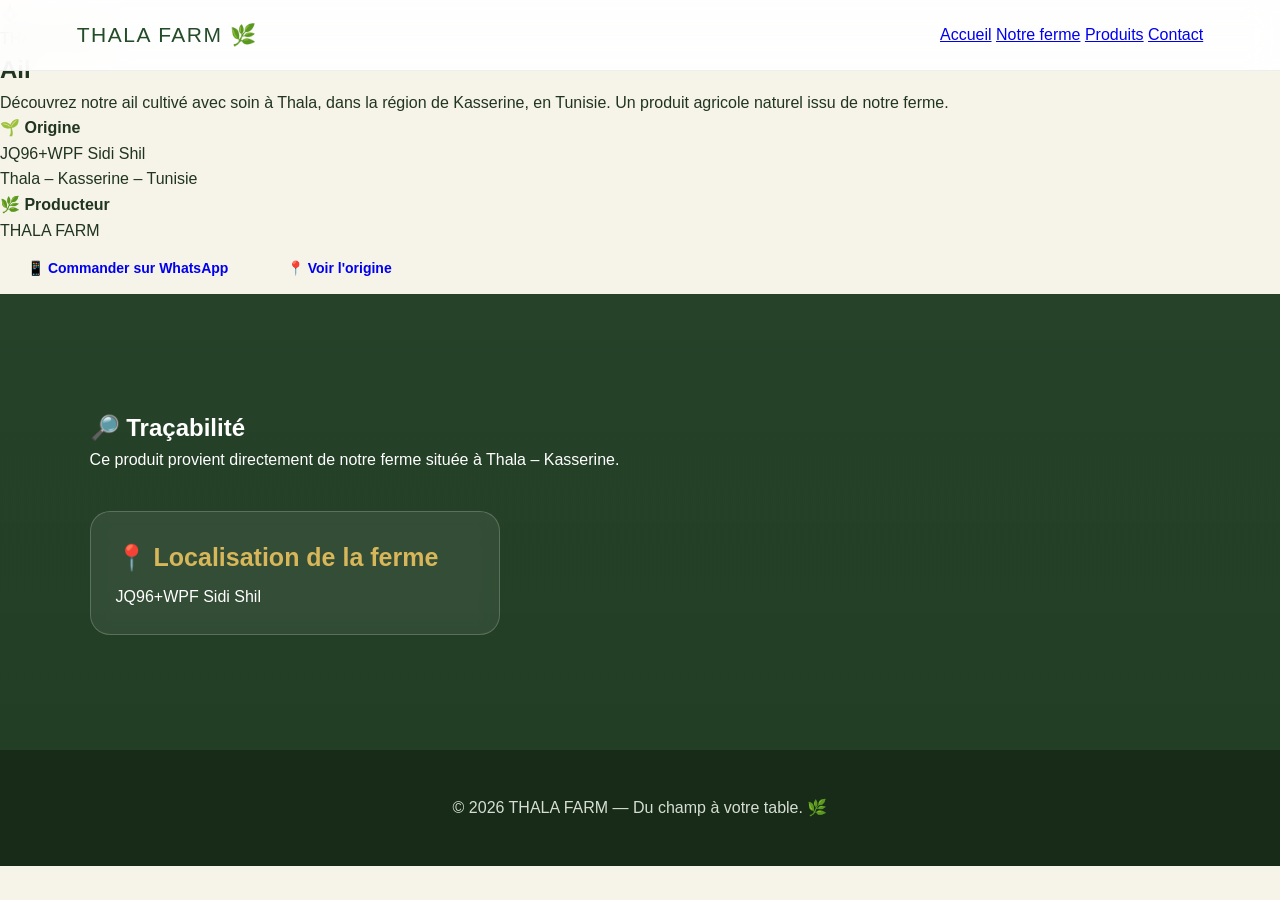
==== Ail.html @ 3ab82c8b "Ail.html" ====
<!DOCTYPE html>
<html lang="fr">
<head>
    <meta charset="UTF-8">
    <meta name="viewport" content="width=device-width, initial-scale=1.0">

    <title>Ail | THALA FARM</title>

    <link rel="stylesheet" href="style.css">
</head>

<body>

    <!-- NAVBAR -->
    <nav class="navbar">
        <div class="logo">THALA FARM 🌿</div>

        <div class="nav-links">
            <a href="index.html">Accueil</a>
            <a href="index.html#ferme">Notre ferme</a>
            <a href="index.html#produits">Produits</a>
            <a href="index.html#contact">Contact</a>
        </div>
    </nav>

    <!-- PRODUCT -->
    <main class="product-page">

        <section class="product-hero">

            <div class="product-image">
                🧄
            </div>

            <div class="product-info">

                <span class="product-tag">THALA FARM</span>

                <h1>Ail</h1>

                <p class="product-description">
                    Découvrez notre ail cultivé avec soin à Thala,
                    dans la région de Kasserine, en Tunisie.
                    Un produit agricole naturel issu de notre ferme.
                </p>

                <div class="product-details">

                    <div>
                        <strong>🌱 Origine</strong>
                        <p>
                            JQ96+WPF Sidi Shil<br>
                            Thala – Kasserine – Tunisie
                        </p>
                    </div>

                    <div>
                        <strong>🌿 Producteur</strong>
                        <p>THALA FARM</p>
                    </div>

                </div>

                <div class="product-buttons">

                    <a
                        href="https://wa.me/21620062790?text=Bonjour%20THALA%20FARM%20%F0%9F%8C%BF%0AJe%20souhaite%20avoir%20plus%20d'informations%20sur%20votre%20ail."
                        class="btn btn-primary"
                        target="_blank">
                        📱 Commander sur WhatsApp
                    </a>

                    <a
                        href="https://www.google.com/maps/search/?api=1&query=JQ96%2BWPF%20Sidi%20Shil%2C%20Thala%2C%20Kasserine%2C%20Tunisie"
                        class="btn btn-secondary"
                        target="_blank">
                        📍 Voir l'origine
                    </a>

                </div>

            </div>

        </section>

        <!-- TRACEABILITY -->
        <section class="traceability">

            <h2>🔎 Traçabilité</h2>

            <p>
                Ce produit provient directement de notre ferme
                située à Thala – Kasserine.
            </p>

            <div class="trace-box">
                <strong>📍 Localisation de la ferme</strong>
                <p>JQ96+WPF Sidi Shil</p>
            </div>

        </section>

    </main>

    <!-- FOOTER -->
    <footer>
        <p>© 2026 THALA FARM — Du champ à votre table. 🌿</p>
    </footer>

</body>
                      </html>
---- style.css ----
* {
  margin: 0;
  padding: 0;
  box-sizing: border-box;
}

html {
  scroll-behavior: smooth;
}

body {
  font-family: Arial, Helvetica, sans-serif;
  background: #f6f3e9;
  color: #20351f;
  line-height: 1.6;
}

a {
  -webkit-tap-highlight-color: transparent;
}

/* ================= NAVBAR ================= */

.navbar {
  position: fixed;
  top: 0;
  left: 0;
  width: 100%;
  z-index: 1000;

  display: flex;
  justify-content: space-between;
  align-items: center;

  padding: 18px 6%;

  background: rgba(255, 255, 255, 0.92);
  backdrop-filter: blur(14px);

  border-bottom: 1px solid rgba(32, 53, 31, 0.08);
}

.logo {
  display: flex;
  align-items: center;
  gap: 8px;

  text-decoration: none;

  color: #244c29;
  font-size: 21px;
  letter-spacing: 1.5px;
}

.logo span {
  font-size: 25px;
}

.navbar nav {
  display: flex;
  gap: 30px;
}

.navbar nav a {
  position: relative;

  text-decoration: none;
  color: #29452b;

  font-size: 14px;
  font-weight: 700;

  transition: 0.3s;
}

.navbar nav a::after {
  content: "";

  position: absolute;
  left: 0;
  bottom: -7px;

  width: 0;
  height: 2px;

  background: #bd902d;

  transition: 0.3s;
}

.navbar nav a:hover {
  color: #bd902d;
}

.navbar nav a:hover::after {
  width: 100%;
}


/* ================= HERO ================= */

.hero {
  position: relative;

  min-height: 100vh;

  display: flex;
  align-items: center;
  justify-content: center;

  text-align: center;

  padding: 120px 20px 80px;

  background:
    linear-gradient(
      rgba(20, 48, 25, 0.72),
      rgba(20, 48, 25, 0.84)
    ),
    url("assets/hero.jpg");

  background-size: cover;
  background-position: center;
}

.hero-content {
  position: relative;
  z-index: 2;

  max-width: 950px;

  color: white;

  animation: heroAppear 1s ease;
}

@keyframes heroAppear {
  from {
    opacity: 0;
    transform: translateY(25px);
  }

  to {
    opacity: 1;
    transform: translateY(0);
  }
}

.small-title {
  margin-bottom: 18px;

  color: #d8b65a;

  font-size: 13px;
  font-weight: 800;
  letter-spacing: 4px;
}

.hero h1 {
  font-size: clamp(70px, 13vw, 155px);

  line-height: 0.82;

  letter-spacing: 7px;

  font-weight: 900;
}

.hero h1 span {
  display: block;

  color: #d6ae45;
}

.location {
  margin-top: 28px;

  font-size: 18px;
  font-weight: 600;

  color: #f0eee4;
}

.slogan {
  margin-top: 8px;

  font-size: clamp(22px, 4vw, 30px);

  font-style: italic;

  color: #eee5c9;
}

.hero-buttons {
  margin-top: 38px;

  display: flex;
  justify-content: center;
  gap: 14px;

  flex-wrap: wrap;
}


/* ================= BUTTONS ================= */

.btn {
  display: inline-flex;
  align-items: center;
  justify-content: center;

  min-height: 50px;

  padding: 14px 27px;

  border-radius: 50px;

  text-decoration: none;

  font-size: 14px;
  font-weight: 800;

  transition:
    transform 0.3s ease,
    background 0.3s ease,
    color 0.3s ease,
    box-shadow 0.3s ease;
}

.btn.primary {
  background: #c59a35;

  color: white;

  box-shadow: 0 10px 25px rgba(197, 154, 53, 0.25);
}

.btn.primary:hover {
  background: #a98025;

  transform: translateY(-4px);

  box-shadow: 0 15px 30px rgba(197, 154, 53, 0.3);
}

.btn.secondary {
  border: 1.5px solid rgba(255, 255, 255, 0.75);

  color: white;

  background: rgba(255, 255, 255, 0.04);
}

.btn.secondary:hover {
  background: white;
  color: #294b25;

  transform: translateY(-4px);
}

.scroll-indicator {
  position: absolute;

  bottom: 25px;

  left: 50%;
  transform: translateX(-50%);

  color: rgba(255,255,255,0.7);

  font-size: 12px;

  letter-spacing: 1px;
}


/* ================= GENERAL ================= */

.section {
  padding: 110px 7%;
}

.section-title {
  text-align: center;

  margin-bottom: 65px;
}

.section-title p {
  margin-bottom: 8px;

  color: #ad8124;

  font-size: 12px;
  font-weight: 900;

  letter-spacing: 4px;
}

.section-title h2 {
  color: #244c29;

  font-size: clamp(35px, 5vw, 55px);

  line-height: 1.05;
}

.section-title h2 span {
  color: #ad8124;
}


/* ================= FARM ================= */

.farm-section {
  background: #f6f3e9;
}

.farm-content {
  max-width: 1100px;

  margin: auto;

  display: grid;

  grid-template-columns: 0.8fr 1.2fr;

  gap: 70px;

  align-items: center;
}

.farm-intro {
  position: relative;

  padding-left: 25px;

  border-left: 4px solid #bd902d;
}

.farm-intro .number {
  display: block;

  margin-bottom: 15px;

  color: #bd902d;

  font-size: 13px;
  font-weight: 900;
  letter-spacing: 2px;
}

.farm-intro h3 {
  color: #244c29;

  font-size: clamp(28px, 4vw, 45px);

  line-height: 1.15;
}

.farm-text {
  padding: 42px;

  background: white;

  border: 1px solid rgba(36, 76, 41, 0.07);

  border-radius: 25px;

  box-shadow: 0 20px 50px rgba(30, 50, 30, 0.08);

  font-size: 17px;
}

.farm-text p {
  margin-bottom: 20px;

  color: #5e675c;
}

.farm-text p:last-child {
  margin-bottom: 0;
}

.farm-text strong {
  color: #294b25;
}


/* ================= PRODUCTS ================= */

.products-section {
  background: #e9e4d5;
}

.products-grid {
  max-width: 1250px;

  margin: auto;

  display: grid;

  grid-template-columns: repeat(4, 1fr);

  gap: 22px;
}

.product-card {
  position: relative;

  padding: 38px 25px;

  background: white;

  border-radius: 24px;

  text-align: center;

  border: 1px solid rgba(36, 76, 41, 0.06);

  box-shadow: 0 12px 35px rgba(30, 50, 30, 0.07);

  overflow: hidden;

  transition: 0.35s ease;
}

.product-card::before {
  content: "";

  position: absolute;

  top: 0;
  left: 0;

  width: 100%;
  height: 4px;

  background: #bd902d;

  transform: scaleX(0);

  transform-origin: left;

  transition: 0.35s;
}

.product-card:hover {
  transform: translateY(-10px);

  box-shadow: 0 20px 45px rgba(30, 50, 30, 0.13);
}

.product-card:hover::before {
  transform: scaleX(1);
}

.product-card.featured {
  background: #244c29;

  color: white;
}

.product-card.featured h3 {
  color: white;
}

.product-card.featured p {
  color: #dce4d9;
}

.product-number {
  position: absolute;

  top: 18px;
  right: 20px;

  color: #b9b9a8;

  font-size: 12px;
  font-weight: 800;
}

.product-icon {
  margin: 18px 0 17px;

  font-size: 58px;
}

.product-card h3 {
  margin-bottom: 12px;

  color: #294b25;

  font-size: 24px;
}

.product-card p {
  min-height: 78px;

  margin-bottom: 22px;

  color: #687066;

  font-size: 15px;
}

.product-link {
  text-decoration: none;

  color: #b18427;

  font-size: 14px;
  font-weight: 900;
}

.product-link span {
  margin-left: 5px;

  transition: 0.3s;
}

.product-link:hover span {
  margin-left: 10px;
}


/* ================= GALLERY ================= */

.gallery-section {
  background: #f6f3e9;
}

.gallery {
  max-width: 1200px;

  margin: auto;

  display: grid;

  grid-template-columns: repeat(4, 1fr);

  gap: 20px;
}

.gallery-item {
  position: relative;

  min-height: 260px;

  padding: 25px;

  display: flex;
  flex-direction: column;
  align-items: center;
  justify-content: center;

  background:
    linear-gradient(
      145deg,
      #ded7c2,
      #cfc7ae
    );

  border-radius: 25px;

  text-align: center;

  overflow: hidden;

  transition: 0.35s ease;
}

.gallery-item:hover {
  transform: translateY(-7px);

  box-shadow: 0 15px 35px rgba(30, 50, 30, 0.12);
}

.gallery-item span {
  margin-bottom: 15px;

  font-size: 65px;
}

.gallery-item h3 {
  color: #294b25;

  font-size: 20px;
}

.gallery-item p {
  margin-top: 4px;

  color: #687066;

  font-size: 13px;
}


/* ================= TRACEABILITY ================= */

.traceability {
  padding: 115px 7%;

  background:
    linear-gradient(
      rgba(25, 55, 29, 0.94),
      rgba(25, 55, 29, 0.96)
    ),
    url("assets/olive-oil.jpg");

  background-size: cover;
  background-position: center;

  color: white;
}

.trace-content {
  max-width: 1000px;

  margin: auto;
}

.trace-content h2 {
  margin-bottom: 30px;

  font-size: clamp(50px, 8vw, 90px);

  line-height: 0.9;

  letter-spacing: -2px;
}

.trace-content > p {
  max-width: 650px;

  color: #dce4d9;

  font-size: 18px;
}

.trace-box {
  max-width: 410px;

  margin-top: 38px;

  padding: 25px;

  display: flex;
  flex-direction: column;

  gap: 7px;

  background: rgba(255,255,255,0.07);

  border: 1px solid rgba(255,255,255,0.2);

  border-radius: 20px;

  backdrop-filter: blur(8px);
}

.trace-box strong {
  color: #d8b65a;

  font-size: 25px;
}


/* ================= LOCATION ================= */

.location-section {
  background: #f6f3e9;
}

.location-card {
  max-width: 650px;

  margin: auto;

  padding: 50px 30px;

  background: white;

  border-radius: 28px;

  text-align: center;

  box-shadow: 0 18px 45px rgba(30, 50, 30, 0.08);
}

.location-icon {
  margin-bottom: 10px;

  font-size: 55px;
}

.location-card h3 {
  margin-bottom: 8px;

  color: #294b25;

  font-size: 30px;
}

.location-card p {
  margin-bottom: 25px;

  color: #687066;
}


/* ================= CONTACT ================= */

.contact-section {
  padding: 110px 7%;

  background: #294b25;

  text-align: center;

  color: white;
}

.section-title.light h2 {
  color: white;
}

.section-title.light > p:last-child {
  max-width: 650px;

  margin: 18px auto 0;

  color: #dce4d9;

  font-size: 16px;
}

.contact-buttons {
  display: flex;

  justify-content: center;

  gap: 14px;

  flex-wrap: wrap;

  margin-top: 38px;
}

.contact-btn {
  min-width: 150px;

  padding: 14px 25px;

  border: 1px solid rgba(255,255,255,0.3);

  border-radius: 50px;

  color: white;

  text-decoration: none;

  font-weight: 800;

  transition: 0.3s;
}

.contact-btn:hover {
  background: white;

  color: #294b25;

  transform: translateY(-3px);
}


/* ================= FOOTER ================= */

footer {
  padding: 45px 20px;

  background: #172b18;

  text-align: center;

  color: #d6ded3;
}

.footer-logo {
  margin-bottom: 8px;

  color: white;

  font-size: 25px;
  font-weight: 900;
}

.copyright {
  margin-top: 20px;

  color: #9da99a;

  font-size: 12px;
}


/* ================= TABLET ================= */

@media (max-width: 1000px) {

  .products-grid {
    grid-template-columns: repeat(2, 1fr);
  }

  .gallery {
    grid-template-columns: repeat(2, 1fr);
  }

  .farm-content {
    grid-template-columns: 1fr;

    gap: 35px;
  }

}


/* ================= MOBILE ================= */

@media (max-width: 700px) {

  .navbar {
    padding: 15px 5%;
  }

  .navbar nav {
    display: none;
  }

  .logo {
    font-size: 18px;
  }

  .hero {
    min-height: 100svh;

    padding: 120px 18px 80px;
  }

  .hero h1 {
    font-size: 68px;

    letter-spacing: 4px;
  }

  .small-title {
    font-size: 11px;

    letter-spacing: 2.5px;
  }

  .location {
    font-size: 15px;
  }

  .slogan {
    font-size: 22px;
  }

  .hero-buttons {
    flex-direction: column;

    align-items: center;
  }

  .hero-buttons .btn {
    width: min(300px, 90%);
  }

  .section {
    padding: 80px 5%;
  }

  .section-title {
    margin-bottom: 45px;
  }

  .section-title h2 {
    font-size: 38px;
  }

  .farm-text {
    padding: 28px 22px;

    font-size: 16px;
  }

  .products-grid {
    grid-template-columns: 1fr;
  }

  .product-card {
    padding: 35px 25px;
  }

  .product-card p {
    min-height: auto;
  }

  .gallery {
    grid-template-columns: 1fr;
  }

  .gallery-item {
    min-height: 210px;
  }

  .traceability {
    padding: 85px 7%;
  }

  .trace-content h2 {
    font-size: 55px;
  }

  .trace-content > p {
    font-size: 16px;
  }

  .location-card {
    padding: 38px 20px;
  }

  .contact-section {
    padding: 85px 6%;
  }

  .contact-btn {
    width: 100%;
    max-width: 300px;
  }

  .scroll-indicator {
    display: none;
  }
}


/* ================= SMALL PHONES ================= */

@media (max-width: 380px) {

  .hero h1 {
    font-size: 57px;
  }

  .section-title h2 {
    font-size: 32px;
  }

  .trace-content h2 {
    font-size: 46px;
  }

    }
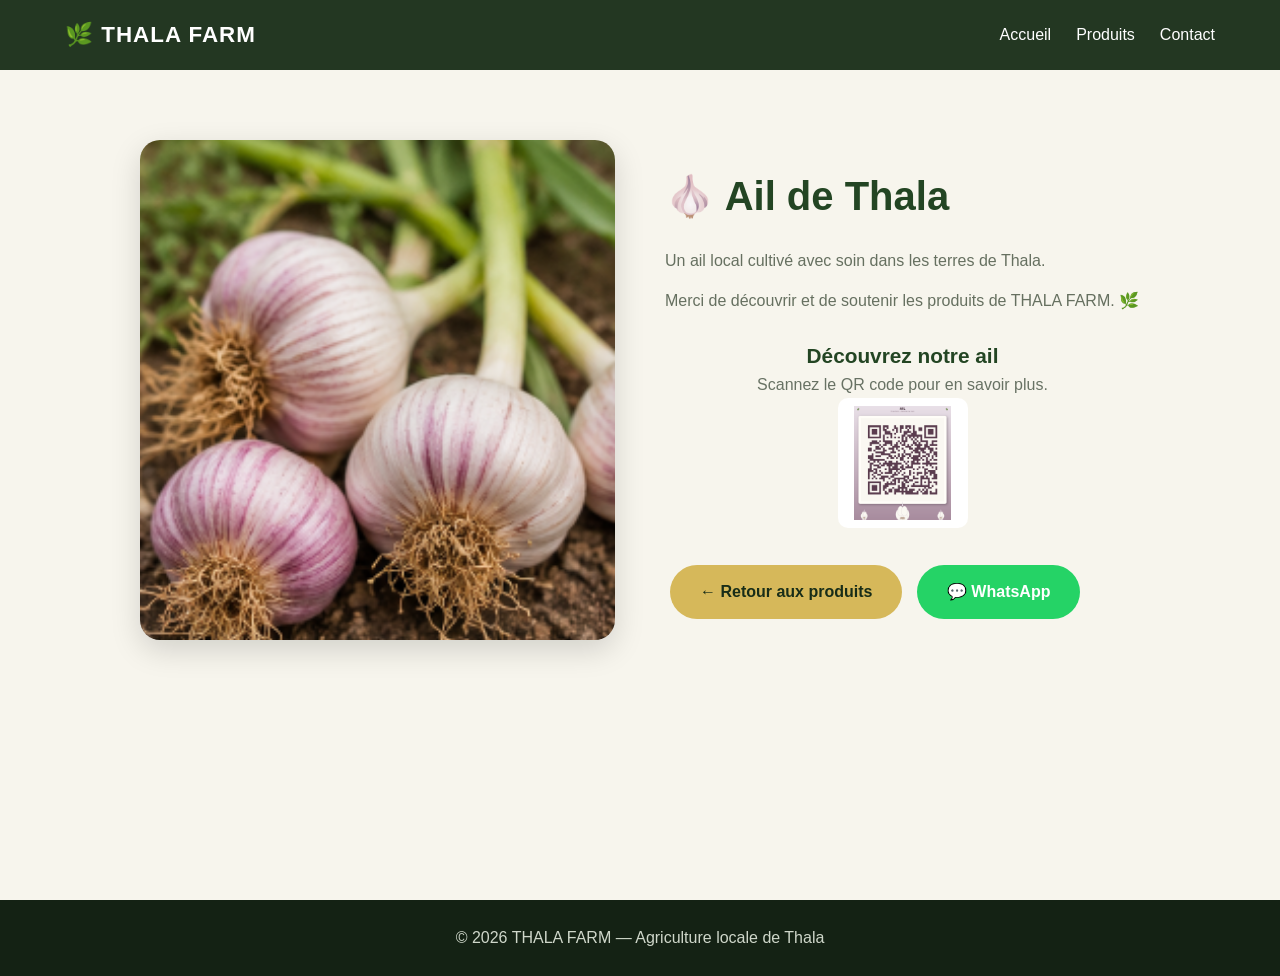
==== commit 87a459de: "Ail.html" ====
--- a/Ail.html
+++ b/Ail.html
@@ -1,111 +1,98 @@
 <!DOCTYPE html>
 <html lang="fr">
+
 <head>
     <meta charset="UTF-8">
     <meta name="viewport" content="width=device-width, initial-scale=1.0">
 
-    <title>Ail | THALA FARM</title>
+    <title>Ail de Thala | THALA FARM</title>
 
     <link rel="stylesheet" href="style.css">
 </head>
 
 <body>
 
-    <!-- NAVBAR -->
+<header>
     <nav class="navbar">
-        <div class="logo">THALA FARM 🌿</div>
 
-        <div class="nav-links">
-            <a href="index.html">Accueil</a>
-            <a href="index.html#ferme">Notre ferme</a>
-            <a href="index.html#produits">Produits</a>
-            <a href="index.html#contact">Contact</a>
+        <div class="logo">
+            🌿 THALA FARM
         </div>
+
+        <ul class="nav-links">
+            <li><a href="index.html">Accueil</a></li>
+            <li><a href="index.html#produits">Produits</a></li>
+            <li><a href="index.html#contact">Contact</a></li>
+        </ul>
+
     </nav>
+</header>
 
-    <!-- PRODUCT -->
-    <main class="product-page">
 
-        <section class="product-hero">
+<main class="product-page">
 
-            <div class="product-image">
-                🧄
-            </div>
+    <div class="product-container">
 
-            <div class="product-info">
+        <div class="product-image">
 
-                <span class="product-tag">THALA FARM</span>
+            <img src="Screenshot_20260905-134508.png"
+                 alt="Ail de Thala">
 
-                <h1>Ail</h1>
+        </div>
 
-                <p class="product-description">
-                    Découvrez notre ail cultivé avec soin à Thala,
-                    dans la région de Kasserine, en Tunisie.
-                    Un produit agricole naturel issu de notre ferme.
+
+        <div class="product-info">
+
+            <h1>🧄 Ail de Thala</h1>
+
+            <p class="product-description">
+                Un ail local cultivé avec soin dans les terres de Thala.
+            </p>
+
+            <p class="thank-you">
+                Merci de découvrir et de soutenir les produits de THALA FARM. 🌿
+            </p>
+
+
+            <div class="qr-section">
+
+                <h2>Découvrez notre ail</h2>
+
+                <p>
+                    Scannez le QR code pour en savoir plus.
                 </p>
 
-                <div class="product-details">
-
-                    <div>
-                        <strong>🌱 Origine</strong>
-                        <p>
-                            JQ96+WPF Sidi Shil<br>
-                            Thala – Kasserine – Tunisie
-                        </p>
-                    </div>
-
-                    <div>
-                        <strong>🌿 Producteur</strong>
-                        <p>THALA FARM</p>
-                    </div>
-
-                </div>
-
-                <div class="product-buttons">
-
-                    <a
-                        href="https://wa.me/21620062790?text=Bonjour%20THALA%20FARM%20%F0%9F%8C%BF%0AJe%20souhaite%20avoir%20plus%20d'informations%20sur%20votre%20ail."
-                        class="btn btn-primary"
-                        target="_blank">
-                        📱 Commander sur WhatsApp
-                    </a>
-
-                    <a
-                        href="https://www.google.com/maps/search/?api=1&query=JQ96%2BWPF%20Sidi%20Shil%2C%20Thala%2C%20Kasserine%2C%20Tunisie"
-                        class="btn btn-secondary"
-                        target="_blank">
-                        📍 Voir l'origine
-                    </a>
-
-                </div>
+                <img src="qr_ail.png"
+                     alt="QR Code Ail"
+                     class="qr-code">
 
             </div>
 
-        </section>
 
-        <!-- TRACEABILITY -->
-        <section class="traceability">
+            <a href="index.html#produits" class="btn">
+                ← Retour aux produits
+            </a>
 
-            <h2>🔎 Traçabilité</h2>
+            <a href="https://wa.me/21620062790"
+               class="btn whatsapp-btn"
+               target="_blank">
+                💬 WhatsApp
+            </a>
 
-            <p>
-                Ce produit provient directement de notre ferme
-                située à Thala – Kasserine.
-            </p>
+        </div>
 
-            <div class="trace-box">
-                <strong>📍 Localisation de la ferme</strong>
-                <p>JQ96+WPF Sidi Shil</p>
-            </div>
+    </div>
 
-        </section>
+</main>
 
-    </main>
 
-    <!-- FOOTER -->
-    <footer>
-        <p>© 2026 THALA FARM — Du champ à votre table. 🌿</p>
-    </footer>
+<footer>
+
+    <p>
+        © 2026 THALA FARM — Agriculture locale de Thala
+    </p>
+
+</footer>
 
 </body>
-                      </html>
+</html>
--- a/style.css
+++ b/style.css
@@ -1,967 +1,351 @@
 * {
-  margin: 0;
-  padding: 0;
-  box-sizing: border-box;
+    margin: 0;
+    padding: 0;
+    box-sizing: border-box;
 }
 
 html {
-  scroll-behavior: smooth;
+    scroll-behavior: smooth;
 }
 
 body {
-  font-family: Arial, Helvetica, sans-serif;
-  background: #f6f3e9;
-  color: #20351f;
-  line-height: 1.6;
-}
-
-a {
-  -webkit-tap-highlight-color: transparent;
-}
-
-/* ================= NAVBAR ================= */
+    font-family: Arial, Helvetica, sans-serif;
+    background: #f7f5ed;
+    color: #26351f;
+    line-height: 1.6;
+}
+
+.container {
+    width: 90%;
+    max-width: 1150px;
+    margin: auto;
+}
+
+/* NAVBAR */
+
+header {
+    position: fixed;
+    top: 0;
+    left: 0;
+    width: 100%;
+    z-index: 1000;
+    background: rgba(24, 45, 24, 0.95);
+}
 
 .navbar {
-  position: fixed;
-  top: 0;
-  left: 0;
-  width: 100%;
-  z-index: 1000;
-
-  display: flex;
-  justify-content: space-between;
-  align-items: center;
-
-  padding: 18px 6%;
-
-  background: rgba(255, 255, 255, 0.92);
-  backdrop-filter: blur(14px);
-
-  border-bottom: 1px solid rgba(32, 53, 31, 0.08);
+    width: 90%;
+    max-width: 1150px;
+    margin: auto;
+    min-height: 70px;
+    display: flex;
+    align-items: center;
+    justify-content: space-between;
 }
 
 .logo {
-  display: flex;
-  align-items: center;
-  gap: 8px;
-
-  text-decoration: none;
-
-  color: #244c29;
-  font-size: 21px;
-  letter-spacing: 1.5px;
-}
-
-.logo span {
-  font-size: 25px;
-}
-
-.navbar nav {
-  display: flex;
-  gap: 30px;
-}
-
-.navbar nav a {
-  position: relative;
-
-  text-decoration: none;
-  color: #29452b;
-
-  font-size: 14px;
-  font-weight: 700;
-
-  transition: 0.3s;
-}
-
-.navbar nav a::after {
-  content: "";
-
-  position: absolute;
-  left: 0;
-  bottom: -7px;
-
-  width: 0;
-  height: 2px;
-
-  background: #bd902d;
-
-  transition: 0.3s;
-}
-
-.navbar nav a:hover {
-  color: #bd902d;
-}
-
-.navbar nav a:hover::after {
-  width: 100%;
-}
-
-
-/* ================= HERO ================= */
+    color: white;
+    font-size: 1.4rem;
+    font-weight: bold;
+    letter-spacing: 1px;
+}
+
+.nav-links {
+    list-style: none;
+    display: flex;
+    gap: 25px;
+}
+
+.nav-links a {
+    color: white;
+    text-decoration: none;
+}
+
+.nav-links a:hover {
+    color: #d6b85a;
+}
+
+/* HERO */
 
 .hero {
-  position: relative;
-
-  min-height: 100vh;
-
-  display: flex;
-  align-items: center;
-  justify-content: center;
-
-  text-align: center;
-
-  padding: 120px 20px 80px;
-
-  background:
-    linear-gradient(
-      rgba(20, 48, 25, 0.72),
-      rgba(20, 48, 25, 0.84)
-    ),
-    url("assets/hero.jpg");
-
-  background-size: cover;
-  background-position: center;
+    min-height: 100vh;
+    background:
+        linear-gradient(rgba(0,0,0,.4), rgba(0,0,0,.5)),
+        url("hero.jpg");
+    background-size: cover;
+    background-position: center;
+    display: flex;
+    align-items: center;
+    justify-content: center;
+    text-align: center;
+    padding: 100px 20px 40px;
 }
 
 .hero-content {
-  position: relative;
-  z-index: 2;
-
-  max-width: 950px;
-
-  color: white;
-
-  animation: heroAppear 1s ease;
-}
-
-@keyframes heroAppear {
-  from {
-    opacity: 0;
-    transform: translateY(25px);
-  }
-
-  to {
-    opacity: 1;
-    transform: translateY(0);
-  }
-}
-
-.small-title {
-  margin-bottom: 18px;
-
-  color: #d8b65a;
-
-  font-size: 13px;
-  font-weight: 800;
-  letter-spacing: 4px;
-}
-
-.hero h1 {
-  font-size: clamp(70px, 13vw, 155px);
-
-  line-height: 0.82;
-
-  letter-spacing: 7px;
-
-  font-weight: 900;
-}
-
-.hero h1 span {
-  display: block;
-
-  color: #d6ae45;
-}
-
-.location {
-  margin-top: 28px;
-
-  font-size: 18px;
-  font-weight: 600;
-
-  color: #f0eee4;
-}
-
-.slogan {
-  margin-top: 8px;
-
-  font-size: clamp(22px, 4vw, 30px);
-
-  font-style: italic;
-
-  color: #eee5c9;
-}
-
-.hero-buttons {
-  margin-top: 38px;
-
-  display: flex;
-  justify-content: center;
-  gap: 14px;
-
-  flex-wrap: wrap;
-}
-
-
-/* ================= BUTTONS ================= */
+    color: white;
+    max-width: 800px;
+}
+
+.hero-content h1 {
+    font-size: clamp(3rem, 8vw, 6rem);
+    letter-spacing: 5px;
+}
+
+.hero-content p {
+    font-size: 1.5rem;
+    margin: 15px 0 30px;
+}
+
+/* BUTTON */
 
 .btn {
-  display: inline-flex;
-  align-items: center;
-  justify-content: center;
-
-  min-height: 50px;
-
-  padding: 14px 27px;
-
-  border-radius: 50px;
-
-  text-decoration: none;
-
-  font-size: 14px;
-  font-weight: 800;
-
-  transition:
-    transform 0.3s ease,
-    background 0.3s ease,
-    color 0.3s ease,
-    box-shadow 0.3s ease;
-}
-
-.btn.primary {
-  background: #c59a35;
-
-  color: white;
-
-  box-shadow: 0 10px 25px rgba(197, 154, 53, 0.25);
-}
-
-.btn.primary:hover {
-  background: #a98025;
-
-  transform: translateY(-4px);
-
-  box-shadow: 0 15px 30px rgba(197, 154, 53, 0.3);
-}
-
-.btn.secondary {
-  border: 1.5px solid rgba(255, 255, 255, 0.75);
-
-  color: white;
-
-  background: rgba(255, 255, 255, 0.04);
-}
-
-.btn.secondary:hover {
-  background: white;
-  color: #294b25;
-
-  transform: translateY(-4px);
-}
-
-.scroll-indicator {
-  position: absolute;
-
-  bottom: 25px;
-
-  left: 50%;
-  transform: translateX(-50%);
-
-  color: rgba(255,255,255,0.7);
-
-  font-size: 12px;
-
-  letter-spacing: 1px;
-}
-
-
-/* ================= GENERAL ================= */
+    display: inline-block;
+    padding: 14px 30px;
+    margin: 5px;
+    background: #d6b85a;
+    color: #182d18;
+    text-decoration: none;
+    font-weight: bold;
+    border-radius: 30px;
+}
+
+.btn:hover {
+    background: white;
+}
+
+/* WHATSAPP */
+
+.whatsapp-btn {
+    background: #25D366;
+    color: white;
+}
+
+.whatsapp-btn:hover {
+    background: #1ebe5d;
+}
+
+/* SECTIONS */
 
 .section {
-  padding: 110px 7%;
-}
-
-.section-title {
-  text-align: center;
-
-  margin-bottom: 65px;
-}
-
-.section-title p {
-  margin-bottom: 8px;
-
-  color: #ad8124;
-
-  font-size: 12px;
-  font-weight: 900;
-
-  letter-spacing: 4px;
-}
-
-.section-title h2 {
-  color: #244c29;
-
-  font-size: clamp(35px, 5vw, 55px);
-
-  line-height: 1.05;
-}
-
-.section-title h2 span {
-  color: #ad8124;
-}
-
-
-/* ================= FARM ================= */
-
-.farm-section {
-  background: #f6f3e9;
-}
-
-.farm-content {
-  max-width: 1100px;
-
-  margin: auto;
-
-  display: grid;
-
-  grid-template-columns: 0.8fr 1.2fr;
-
-  gap: 70px;
-
-  align-items: center;
-}
-
-.farm-intro {
-  position: relative;
-
-  padding-left: 25px;
-
-  border-left: 4px solid #bd902d;
-}
-
-.farm-intro .number {
-  display: block;
-
-  margin-bottom: 15px;
-
-  color: #bd902d;
-
-  font-size: 13px;
-  font-weight: 900;
-  letter-spacing: 2px;
-}
-
-.farm-intro h3 {
-  color: #244c29;
-
-  font-size: clamp(28px, 4vw, 45px);
-
-  line-height: 1.15;
-}
-
-.farm-text {
-  padding: 42px;
-
-  background: white;
-
-  border: 1px solid rgba(36, 76, 41, 0.07);
-
-  border-radius: 25px;
-
-  box-shadow: 0 20px 50px rgba(30, 50, 30, 0.08);
-
-  font-size: 17px;
-}
-
-.farm-text p {
-  margin-bottom: 20px;
-
-  color: #5e675c;
-}
-
-.farm-text p:last-child {
-  margin-bottom: 0;
-}
-
-.farm-text strong {
-  color: #294b25;
-}
-
-
-/* ================= PRODUCTS ================= */
+    padding: 100px 0;
+}
+
+.section h2 {
+    text-align: center;
+    font-size: 2.5rem;
+    margin-bottom: 20px;
+    color: #234523;
+}
+
+.intro {
+    max-width: 750px;
+    margin: 0 auto 50px;
+    text-align: center;
+    color: #667060;
+}
+
+/* VALUES */
+
+.values {
+    display: grid;
+    grid-template-columns: repeat(3, 1fr);
+    gap: 25px;
+}
+
+.value {
+    background: white;
+    padding: 35px 25px;
+    text-align: center;
+    border-radius: 18px;
+    box-shadow: 0 8px 25px rgba(0,0,0,.08);
+}
+
+.value span {
+    font-size: 2.5rem;
+    display: block;
+}
+
+.value h3 {
+    color: #234523;
+}
+
+/* PRODUCTS */
 
 .products-section {
-  background: #e9e4d5;
+    background: #eef0e6;
 }
 
 .products-grid {
-  max-width: 1250px;
-
-  margin: auto;
-
-  display: grid;
-
-  grid-template-columns: repeat(4, 1fr);
-
-  gap: 22px;
+    display: grid;
+    grid-template-columns: repeat(4, 1fr);
+    gap: 25px;
 }
 
 .product-card {
-  position: relative;
-
-  padding: 38px 25px;
-
-  background: white;
-
-  border-radius: 24px;
-
-  text-align: center;
-
-  border: 1px solid rgba(36, 76, 41, 0.06);
-
-  box-shadow: 0 12px 35px rgba(30, 50, 30, 0.07);
-
-  overflow: hidden;
-
-  transition: 0.35s ease;
-}
-
-.product-card::before {
-  content: "";
-
-  position: absolute;
-
-  top: 0;
-  left: 0;
-
-  width: 100%;
-  height: 4px;
-
-  background: #bd902d;
-
-  transform: scaleX(0);
-
-  transform-origin: left;
-
-  transition: 0.35s;
-}
-
-.product-card:hover {
-  transform: translateY(-10px);
-
-  box-shadow: 0 20px 45px rgba(30, 50, 30, 0.13);
-}
-
-.product-card:hover::before {
-  transform: scaleX(1);
-}
-
-.product-card.featured {
-  background: #244c29;
-
-  color: white;
-}
-
-.product-card.featured h3 {
-  color: white;
-}
-
-.product-card.featured p {
-  color: #dce4d9;
-}
-
-.product-number {
-  position: absolute;
-
-  top: 18px;
-  right: 20px;
-
-  color: #b9b9a8;
-
-  font-size: 12px;
-  font-weight: 800;
-}
-
-.product-icon {
-  margin: 18px 0 17px;
-
-  font-size: 58px;
-}
-
-.product-card h3 {
-  margin-bottom: 12px;
-
-  color: #294b25;
-
-  font-size: 24px;
-}
-
-.product-card p {
-  min-height: 78px;
-
-  margin-bottom: 22px;
-
-  color: #687066;
-
-  font-size: 15px;
-}
-
-.product-link {
-  text-decoration: none;
-
-  color: #b18427;
-
-  font-size: 14px;
-  font-weight: 900;
-}
-
-.product-link span {
-  margin-left: 5px;
-
-  transition: 0.3s;
-}
-
-.product-link:hover span {
-  margin-left: 10px;
-}
-
-
-/* ================= GALLERY ================= */
-
-.gallery-section {
-  background: #f6f3e9;
-}
+    display: block;
+    background: white;
+    border-radius: 18px;
+    overflow: hidden;
+    box-shadow: 0 8px 25px rgba(0,0,0,.1);
+    text-decoration: none;
+    color: inherit;
+}
+
+.product-card img {
+    width: 100%;
+    height: 250px;
+    object-fit: cover;
+}
+
+.product-content {
+    padding: 22px;
+}
+
+.product-content h3 {
+    color: #234523;
+}
+
+/* GALLERY */
 
 .gallery {
-  max-width: 1200px;
-
-  margin: auto;
-
-  display: grid;
-
-  grid-template-columns: repeat(4, 1fr);
-
-  gap: 20px;
-}
-
-.gallery-item {
-  position: relative;
-
-  min-height: 260px;
-
-  padding: 25px;
-
-  display: flex;
-  flex-direction: column;
-  align-items: center;
-  justify-content: center;
-
-  background:
-    linear-gradient(
-      145deg,
-      #ded7c2,
-      #cfc7ae
-    );
-
-  border-radius: 25px;
-
-  text-align: center;
-
-  overflow: hidden;
-
-  transition: 0.35s ease;
-}
-
-.gallery-item:hover {
-  transform: translateY(-7px);
-
-  box-shadow: 0 15px 35px rgba(30, 50, 30, 0.12);
-}
-
-.gallery-item span {
-  margin-bottom: 15px;
-
-  font-size: 65px;
-}
-
-.gallery-item h3 {
-  color: #294b25;
-
-  font-size: 20px;
-}
-
-.gallery-item p {
-  margin-top: 4px;
-
-  color: #687066;
-
-  font-size: 13px;
-}
-
-
-/* ================= TRACEABILITY ================= */
-
-.traceability {
-  padding: 115px 7%;
-
-  background:
-    linear-gradient(
-      rgba(25, 55, 29, 0.94),
-      rgba(25, 55, 29, 0.96)
-    ),
-    url("assets/olive-oil.jpg");
-
-  background-size: cover;
-  background-position: center;
-
-  color: white;
-}
-
-.trace-content {
-  max-width: 1000px;
-
-  margin: auto;
-}
-
-.trace-content h2 {
-  margin-bottom: 30px;
-
-  font-size: clamp(50px, 8vw, 90px);
-
-  line-height: 0.9;
-
-  letter-spacing: -2px;
-}
-
-.trace-content > p {
-  max-width: 650px;
-
-  color: #dce4d9;
-
-  font-size: 18px;
-}
-
-.trace-box {
-  max-width: 410px;
-
-  margin-top: 38px;
-
-  padding: 25px;
-
-  display: flex;
-  flex-direction: column;
-
-  gap: 7px;
-
-  background: rgba(255,255,255,0.07);
-
-  border: 1px solid rgba(255,255,255,0.2);
-
-  border-radius: 20px;
-
-  backdrop-filter: blur(8px);
-}
-
-.trace-box strong {
-  color: #d8b65a;
-
-  font-size: 25px;
-}
-
-
-/* ================= LOCATION ================= */
-
-.location-section {
-  background: #f6f3e9;
-}
-
-.location-card {
-  max-width: 650px;
-
-  margin: auto;
-
-  padding: 50px 30px;
-
-  background: white;
-
-  border-radius: 28px;
-
-  text-align: center;
-
-  box-shadow: 0 18px 45px rgba(30, 50, 30, 0.08);
-}
-
-.location-icon {
-  margin-bottom: 10px;
-
-  font-size: 55px;
-}
-
-.location-card h3 {
-  margin-bottom: 8px;
-
-  color: #294b25;
-
-  font-size: 30px;
-}
-
-.location-card p {
-  margin-bottom: 25px;
-
-  color: #687066;
-}
-
-
-/* ================= CONTACT ================= */
+    display: grid;
+    grid-template-columns: repeat(3, 1fr);
+    gap: 18px;
+}
+
+.gallery img {
+    width: 100%;
+    height: 260px;
+    object-fit: cover;
+    border-radius: 16px;
+}
+
+/* CONTACT */
 
 .contact-section {
-  padding: 110px 7%;
-
-  background: #294b25;
-
-  text-align: center;
-
-  color: white;
-}
-
-.section-title.light h2 {
-  color: white;
-}
-
-.section-title.light > p:last-child {
-  max-width: 650px;
-
-  margin: 18px auto 0;
-
-  color: #dce4d9;
-
-  font-size: 16px;
-}
-
-.contact-buttons {
-  display: flex;
-
-  justify-content: center;
-
-  gap: 14px;
-
-  flex-wrap: wrap;
-
-  margin-top: 38px;
-}
-
-.contact-btn {
-  min-width: 150px;
-
-  padding: 14px 25px;
-
-  border: 1px solid rgba(255,255,255,0.3);
-
-  border-radius: 50px;
-
-  color: white;
-
-  text-decoration: none;
-
-  font-weight: 800;
-
-  transition: 0.3s;
-}
-
-.contact-btn:hover {
-  background: white;
-
-  color: #294b25;
-
-  transform: translateY(-3px);
-}
-
-
-/* ================= FOOTER ================= */
+    background: #234523;
+    color: white;
+    text-align: center;
+}
+
+.contact-section h2 {
+    color: white;
+}
+
+.contact-info {
+    display: flex;
+    justify-content: center;
+    gap: 35px;
+    flex-wrap: wrap;
+}
+
+/* PRODUCT PAGE */
+
+.product-page {
+    min-height: 100vh;
+    padding: 140px 20px 80px;
+}
+
+.product-container {
+    width: 90%;
+    max-width: 1000px;
+    margin: auto;
+    display: grid;
+    grid-template-columns: 1fr 1fr;
+    gap: 50px;
+    align-items: center;
+}
+
+.product-image img {
+    width: 100%;
+    max-height: 500px;
+    object-fit: cover;
+    border-radius: 20px;
+    box-shadow: 0 10px 30px rgba(0,0,0,.15);
+}
+
+.product-info h1 {
+    color: #234523;
+    font-size: 2.5rem;
+    margin-bottom: 20px;
+}
+
+.product-description,
+.thank-you {
+    color: #667060;
+    margin-bottom: 15px;
+}
+
+/* QR */
+
+.qr-section {
+    margin: 25px 0;
+    text-align: center;
+}
+
+.qr-section h2 {
+    color: #234523;
+    font-size: 1.3rem;
+}
+
+.qr-section p {
+    color: #687264;
+}
+
+.qr-code {
+    width: 130px;
+    height: 130px;
+    object-fit: contain;
+    background: white;
+    padding: 8px;
+    border-radius: 10px;
+}
+
+/* FOOTER */
 
 footer {
-  padding: 45px 20px;
-
-  background: #172b18;
-
-  text-align: center;
-
-  color: #d6ded3;
-}
-
-.footer-logo {
-  margin-bottom: 8px;
-
-  color: white;
-
-  font-size: 25px;
-  font-weight: 900;
-}
-
-.copyright {
-  margin-top: 20px;
-
-  color: #9da99a;
-
-  font-size: 12px;
-}
-
-
-/* ================= TABLET ================= */
-
-@media (max-width: 1000px) {
-
-  .products-grid {
-    grid-template-columns: repeat(2, 1fr);
-  }
-
-  .gallery {
-    grid-template-columns: repeat(2, 1fr);
-  }
-
-  .farm-content {
-    grid-template-columns: 1fr;
-
-    gap: 35px;
-  }
-
-}
-
-
-/* ================= MOBILE ================= */
+    background: #142214;
+    color: #cfd7ca;
+    text-align: center;
+    padding: 25px 15px;
+}
+
+/* MOBILE */
+
+@media (max-width: 900px) {
+
+    .products-grid {
+        grid-template-columns: repeat(2, 1fr);
+    }
+
+    .values {
+        grid-template-columns: 1fr;
+    }
+
+    .gallery {
+        grid-template-columns: repeat(2, 1fr);
+    }
+}
 
 @media (max-width: 700px) {
 
-  .navbar {
-    padding: 15px 5%;
-  }
-
-  .navbar nav {
-    display: none;
-  }
-
-  .logo {
-    font-size: 18px;
-  }
-
-  .hero {
-    min-height: 100svh;
-
-    padding: 120px 18px 80px;
-  }
-
-  .hero h1 {
-    font-size: 68px;
-
-    letter-spacing: 4px;
-  }
-
-  .small-title {
-    font-size: 11px;
-
-    letter-spacing: 2.5px;
-  }
-
-  .location {
-    font-size: 15px;
-  }
-
-  .slogan {
-    font-size: 22px;
-  }
-
-  .hero-buttons {
-    flex-direction: column;
-
-    align-items: center;
-  }
-
-  .hero-buttons .btn {
-    width: min(300px, 90%);
-  }
-
-  .section {
-    padding: 80px 5%;
-  }
-
-  .section-title {
-    margin-bottom: 45px;
-  }
-
-  .section-title h2 {
-    font-size: 38px;
-  }
-
-  .farm-text {
-    padding: 28px 22px;
-
-    font-size: 16px;
-  }
-
-  .products-grid {
-    grid-template-columns: 1fr;
-  }
-
-  .product-card {
-    padding: 35px 25px;
-  }
-
-  .product-card p {
-    min-height: auto;
-  }
-
-  .gallery {
-    grid-template-columns: 1fr;
-  }
-
-  .gallery-item {
-    min-height: 210px;
-  }
-
-  .traceability {
-    padding: 85px 7%;
-  }
-
-  .trace-content h2 {
-    font-size: 55px;
-  }
-
-  .trace-content > p {
-    font-size: 16px;
-  }
-
-  .location-card {
-    padding: 38px 20px;
-  }
-
-  .contact-section {
-    padding: 85px 6%;
-  }
-
-  .contact-btn {
-    width: 100%;
-    max-width: 300px;
-  }
-
-  .scroll-indicator {
-    display: none;
-  }
-}
-
-
-/* ================= SMALL PHONES ================= */
-
-@media (max-width: 380px) {
-
-  .hero h1 {
-    font-size: 57px;
-  }
-
-  .section-title h2 {
-    font-size: 32px;
-  }
-
-  .trace-content h2 {
-    font-size: 46px;
-  }
-
-    }
+    .navbar {
+        flex-direction: column;
+        padding: 15px 0;
+    }
+
+    .nav-links {
+        margin-top: 10px;
+        flex-wrap: wrap;
+        justify-content: center;
+    }
+
+    .products-grid,
+    .gallery,
+    .product-container {
+        grid-template-columns: 1fr;
+    }
+
+    .product-info h1 {
+        font-size: 2rem;
+    }
+}
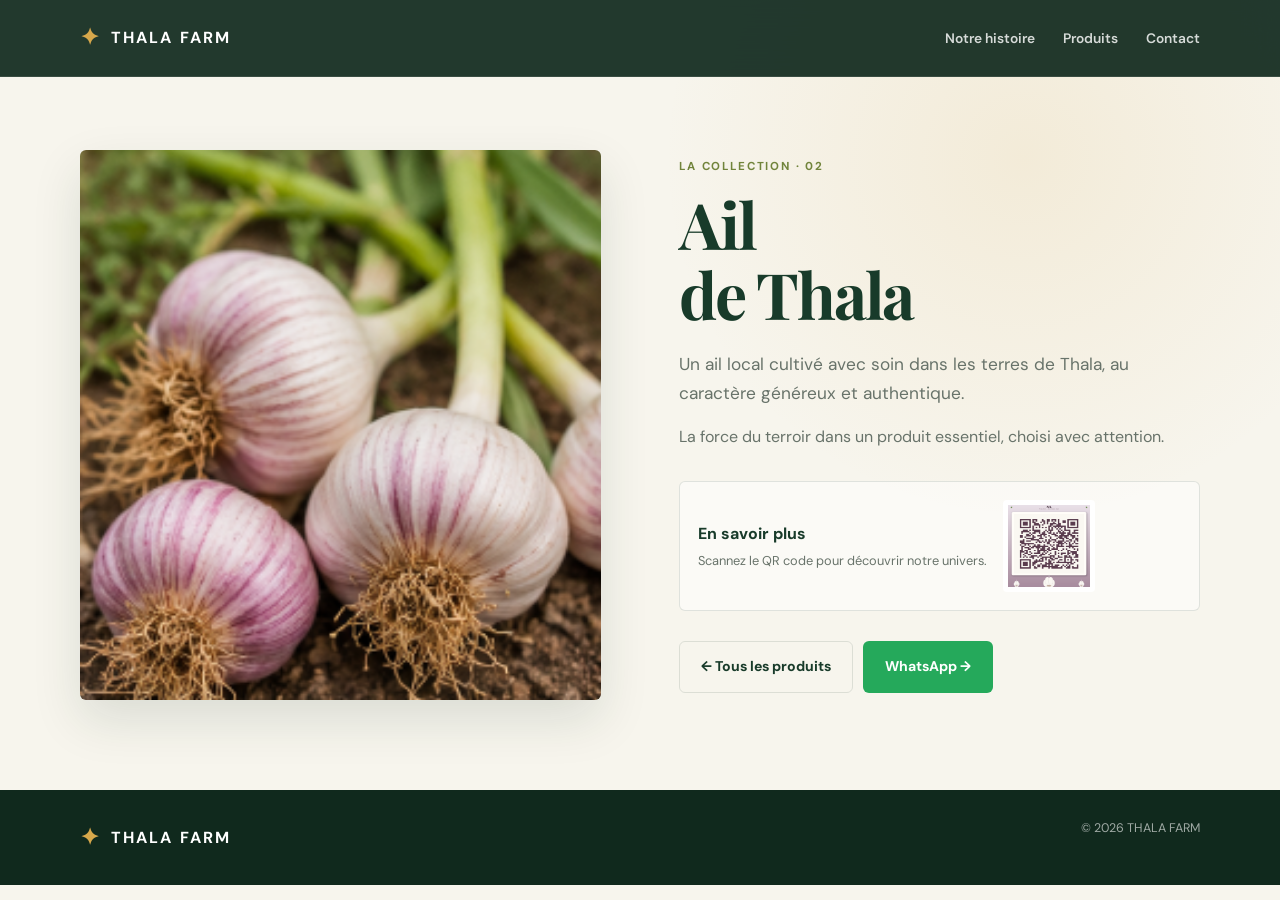
==== commit 31189af7: "Refine THALA FARM brand and website experience" ====
--- a/Ail.html
+++ b/Ail.html
@@ -1,98 +1 @@
-<!DOCTYPE html>
-<html lang="fr">
-
-<head>
-    <meta charset="UTF-8">
-    <meta name="viewport" content="width=device-width, initial-scale=1.0">
-
-    <title>Ail de Thala | THALA FARM</title>
-
-    <link rel="stylesheet" href="style.css">
-</head>
-
-<body>
-
-<header>
-    <nav class="navbar">
-
-        <div class="logo">
-            🌿 THALA FARM
-        </div>
-
-        <ul class="nav-links">
-            <li><a href="index.html">Accueil</a></li>
-            <li><a href="index.html#produits">Produits</a></li>
-            <li><a href="index.html#contact">Contact</a></li>
-        </ul>
-
-    </nav>
-</header>
-
-
-<main class="product-page">
-
-    <div class="product-container">
-
-        <div class="product-image">
-
-            <img src="Screenshot_20260905-134508.png"
-                 alt="Ail de Thala">
-
-        </div>
-
-
-        <div class="product-info">
-
-            <h1>🧄 Ail de Thala</h1>
-
-            <p class="product-description">
-                Un ail local cultivé avec soin dans les terres de Thala.
-            </p>
-
-            <p class="thank-you">
-                Merci de découvrir et de soutenir les produits de THALA FARM. 🌿
-            </p>
-
-
-            <div class="qr-section">
-
-                <h2>Découvrez notre ail</h2>
-
-                <p>
-                    Scannez le QR code pour en savoir plus.
-                </p>
-
-                <img src="qr_ail.png"
-                     alt="QR Code Ail"
-                     class="qr-code">
-
-            </div>
-
-
-            <a href="index.html#produits" class="btn">
-                ← Retour aux produits
-            </a>
-
-            <a href="https://wa.me/21620062790"
-               class="btn whatsapp-btn"
-               target="_blank">
-                💬 WhatsApp
-            </a>
-
-        </div>
-
-    </div>
-
-</main>
-
-
-<footer>
-
-    <p>
-        © 2026 THALA FARM — Agriculture locale de Thala
-    </p>
-
-</footer>
-
-</body>
-</html>
+<!DOCTYPE html><html lang="fr"><head><meta charset="UTF-8"><meta name="viewport" content="width=device-width, initial-scale=1.0"><meta name="description" content="Découvrez l'ail de Thala proposé par THALA FARM."><title>Ail de Thala | THALA FARM</title><link rel="stylesheet" href="style.css"></head><body><header class="site-header"><nav class="navbar container"><a class="logo" href="index.html"><span class="logo-mark">✦</span> THALA FARM</a><ul class="nav-links"><li><a href="index.html#ferme">Notre histoire</a></li><li><a href="index.html#produits">Produits</a></li><li><a href="index.html#contact">Contact</a></li></ul></nav></header><main class="product-page"><div class="container product-container"><div class="product-image"><img src="Screenshot_20260905-134508.png" alt="Ail de Thala"></div><div class="product-info"><p class="label">La collection · 02</p><h1>Ail<br>de Thala</h1><p class="product-description">Un ail local cultivé avec soin dans les terres de Thala, au caractère généreux et authentique.</p><p class="thank-you">La force du terroir dans un produit essentiel, choisi avec attention.</p><div class="qr-section"><div><h2>En savoir plus</h2><p>Scannez le QR code pour découvrir notre univers.</p></div><img src="qr_ail.png" alt="QR Code Ail" class="qr-code"></div><div class="product-actions"><a href="index.html#produits" class="btn btn-outline">← Tous les produits</a><a href="https://wa.me/21620062790" class="btn btn-whatsapp" target="_blank" rel="noopener">WhatsApp →</a></div></div></div></main><footer><div class="container footer-layout"><span class="logo"><span class="logo-mark">✦</span> THALA FARM</span><span>© 2026 THALA FARM</span></div></footer></body></html>
--- a/style.css
+++ b/style.css
@@ -1,351 +1,16 @@
-* {
-    margin: 0;
-    padding: 0;
-    box-sizing: border-box;
-}
+@import url('https://fonts.googleapis.com/css2?family=DM+Sans:wght@400;500;600;700&family=Playfair+Display:wght@600;700;800&display=swap');
+:root{--forest:#183b2a;--forest-dark:#10291d;--olive:#71843b;--gold:#d7a84b;--cream:#f7f5ed;--paper:#fffdf8;--ink:#1e2a22;--muted:#68736a;--line:rgba(24,59,42,.12);--shadow:0 20px 50px rgba(20,48,33,.12)}
+*{margin:0;padding:0;box-sizing:border-box}html{scroll-behavior:smooth}body{font-family:'DM Sans',sans-serif;background:var(--cream);color:var(--ink);line-height:1.7}img{display:block;max-width:100%}a{color:inherit}.container{width:min(1120px,calc(100% - 40px));margin:0 auto}
+.site-header{position:fixed;inset:0 0 auto;z-index:10;background:rgba(16,41,29,.92);backdrop-filter:blur(16px);border-bottom:1px solid rgba(255,255,255,.1)}.navbar{min-height:76px;display:flex;align-items:center;justify-content:space-between;gap:30px}.logo{display:inline-flex;align-items:center;gap:10px;color:#fff;text-decoration:none;font-size:1rem;font-weight:700;letter-spacing:.13em}.logo-mark{color:var(--gold);font-size:1.45rem}.nav-links{display:flex;list-style:none;align-items:center;gap:28px}.nav-links a{color:rgba(255,255,255,.82);text-decoration:none;font-size:.86rem;font-weight:600;transition:color .2s}.nav-links a:hover{color:var(--gold)}.nav-cta{border:1px solid rgba(215,168,75,.65);border-radius:99px;padding:9px 17px;color:#fff!important}
+.hero{min-height:760px;padding:170px 0 110px;display:flex;align-items:center;color:#fff;background:linear-gradient(90deg,rgba(9,29,19,.86) 0%,rgba(9,29,19,.52) 55%,rgba(9,29,19,.16) 100%),url('hero.jpg') center/cover}.hero-content{max-width:680px}.eyebrow{color:var(--gold);text-transform:uppercase;letter-spacing:.2em;font-size:.75rem;font-weight:700}.hero h1{margin:18px 0 20px;font:800 clamp(3.3rem,8vw,6.8rem)/.98 'Playfair Display',serif;letter-spacing:-.045em}.hero h1 span{color:var(--gold)}.hero-copy{max-width:530px;color:rgba(255,255,255,.82);font-size:1.15rem}.hero-actions{margin-top:34px;display:flex;flex-wrap:wrap;gap:12px}.btn{display:inline-flex;align-items:center;justify-content:center;gap:8px;padding:13px 21px;border:1px solid transparent;border-radius:6px;background:var(--gold);color:var(--forest-dark);text-decoration:none;font-weight:700;font-size:.88rem;transition:transform .2s,background .2s,box-shadow .2s}.btn:hover{transform:translateY(-2px);background:#e5b960;box-shadow:0 10px 20px rgba(0,0,0,.14)}.btn-outline{background:transparent;border-color:rgba(255,255,255,.5);color:#fff}.btn-outline:hover{background:#fff;color:var(--forest)}.btn-whatsapp{background:#25a95b;color:#fff}.btn-whatsapp:hover{background:#1d914d}
+.section{padding:110px 0}.section-heading{max-width:700px;margin-bottom:48px}.section-heading.center{margin-left:auto;margin-right:auto;text-align:center}.section h2{color:var(--forest);font:700 clamp(2rem,4vw,3.2rem)/1.1 'Playfair Display',serif;letter-spacing:-.03em}.section-heading p,.intro{color:var(--muted);margin-top:15px}.label{color:var(--olive);text-transform:uppercase;letter-spacing:.16em;font-size:.72rem;font-weight:700;margin-bottom:12px}
+.story-grid{display:grid;grid-template-columns:1.05fr .95fr;gap:80px;align-items:center}.story-image{position:relative}.story-image img{width:100%;height:480px;object-fit:cover;border-radius:6px;box-shadow:var(--shadow)}.story-badge{position:absolute;right:-22px;bottom:28px;width:132px;height:132px;display:grid;place-items:center;text-align:center;padding:15px;border-radius:50%;background:var(--gold);color:var(--forest-dark);font-size:.76rem;font-weight:700;line-height:1.3}.story-copy p{color:var(--muted);margin:18px 0}.values{display:grid;grid-template-columns:repeat(3,1fr);gap:18px;margin-top:34px}.value{padding:20px 0;border-top:1px solid var(--line)}.value span{color:var(--gold);font-size:1.5rem}.value h3{margin:4px 0 3px;color:var(--forest);font-size:.96rem}.value p{margin:0;font-size:.82rem}
+.products-section{background:var(--paper)}.products-grid{display:grid;grid-template-columns:repeat(4,1fr);gap:18px}.product-card{overflow:hidden;background:#fff;border:1px solid var(--line);border-radius:6px;text-decoration:none;transition:transform .25s,box-shadow .25s}.product-card:hover{transform:translateY(-7px);box-shadow:var(--shadow)}.product-card img{width:100%;height:245px;object-fit:cover}.product-content{padding:21px}.product-kicker{color:var(--olive);font-size:.7rem;font-weight:700;letter-spacing:.13em;text-transform:uppercase}.product-content h3{margin:6px 0;color:var(--forest);font:700 1.35rem 'Playfair Display',serif}.product-content p{color:var(--muted);font-size:.86rem}.card-link{display:inline-block;margin-top:15px;color:var(--olive);font-size:.8rem;font-weight:700}
+.process{background:var(--forest);color:#fff}.process h2{color:#fff}.process .section-heading p{color:rgba(255,255,255,.68)}.process-grid{display:grid;grid-template-columns:repeat(3,1fr);gap:30px}.process-item{padding-top:22px;border-top:1px solid rgba(255,255,255,.25)}.process-number{color:var(--gold);font:700 2.2rem 'Playfair Display',serif}.process-item h3{margin:10px 0 8px;font-size:1.1rem}.process-item p{color:rgba(255,255,255,.68);font-size:.9rem}
+.gallery-section{background:var(--cream)}.gallery{display:grid;grid-template-columns:repeat(4,1fr);gap:12px}.gallery img{width:100%;height:230px;object-fit:cover;border-radius:4px;transition:transform .25s,filter .25s}.gallery img:hover{transform:scale(1.025);filter:saturate(1.1)}.gallery img:first-child{grid-column:span 2;grid-row:span 2;height:472px}
+.contact-section{padding:78px 0;background:var(--gold);color:var(--forest-dark)}.contact-layout{display:flex;align-items:center;justify-content:space-between;gap:40px}.contact-section h2{color:var(--forest-dark)}.contact-section p{max-width:560px;margin-top:12px}.contact-section .btn{background:var(--forest);color:#fff}.contact-info{display:flex;flex-wrap:wrap;gap:14px 28px;margin-top:20px;font-size:.9rem;font-weight:600}footer{padding:28px 0;background:var(--forest-dark);color:rgba(255,255,255,.6);font-size:.78rem}.footer-layout{display:flex;justify-content:space-between;gap:20px}
+.product-page{min-height:calc(100vh - 150px);padding:150px 0 90px;background:radial-gradient(circle at 80% 20%,rgba(215,168,75,.13),transparent 30%),var(--cream)}.product-container{display:grid;grid-template-columns:1fr 1fr;gap:78px;align-items:center}.product-image img{width:100%;height:550px;object-fit:cover;border-radius:6px;box-shadow:var(--shadow)}.product-info h1{margin:12px 0 20px;color:var(--forest);font:700 clamp(2.3rem,5vw,4rem)/1.1 'Playfair Display',serif;letter-spacing:-.035em}.product-description,.thank-you{color:var(--muted);margin-bottom:15px}.product-description{font-size:1.08rem}.qr-section{display:flex;align-items:center;gap:16px;margin:30px 0;padding:18px;border:1px solid var(--line);background:rgba(255,255,255,.48);border-radius:6px}.qr-section h2{color:var(--forest);font-size:1rem}.qr-section p{color:var(--muted);font-size:.8rem;margin-top:3px}.qr-code{width:92px;height:92px;padding:5px;background:#fff;border-radius:4px;order:2}.product-actions{display:flex;flex-wrap:wrap;gap:10px}
+@media(max-width:900px){.products-grid{grid-template-columns:repeat(2,1fr)}.story-grid,.product-container{gap:42px}.gallery{grid-template-columns:repeat(3,1fr)}}
+@media(max-width:700px){.container{width:min(100% - 28px,560px)}.site-header{position:absolute}.navbar{min-height:68px;align-items:flex-start;padding:16px 0;flex-direction:column;gap:11px}.nav-links{gap:13px 18px;flex-wrap:wrap}.nav-links a{font-size:.75rem}.nav-cta{display:none}.hero{min-height:700px;padding:135px 0 80px}.hero h1{font-size:clamp(3rem,16vw,5rem)}.hero-copy{font-size:1rem}.section{padding:78px 0}.story-grid,.product-container{grid-template-columns:1fr}.story-image img,.product-image img{height:360px}.story-badge{right:8px;bottom:18px;width:105px;height:105px;font-size:.68rem}.values,.process-grid{grid-template-columns:1fr;gap:10px}.products-grid{grid-template-columns:1fr 1fr;gap:10px}.product-card img{height:180px}.product-content{padding:15px}.product-content h3{font-size:1.1rem}.gallery{grid-template-columns:1fr 1fr;gap:8px}.gallery img,.gallery img:first-child{height:165px}.gallery img:first-child{grid-column:span 2;grid-row:span 1}.contact-layout,.footer-layout{align-items:flex-start;flex-direction:column}.product-page{padding-top:140px}}@media(max-width:420px){.products-grid{grid-template-columns:1fr}.product-card img{height:220px}}
 
-html {
-    scroll-behavior: smooth;
-}
-
-body {
-    font-family: Arial, Helvetica, sans-serif;
-    background: #f7f5ed;
-    color: #26351f;
-    line-height: 1.6;
-}
-
-.container {
-    width: 90%;
-    max-width: 1150px;
-    margin: auto;
-}
-
-/* NAVBAR */
-
-header {
-    position: fixed;
-    top: 0;
-    left: 0;
-    width: 100%;
-    z-index: 1000;
-    background: rgba(24, 45, 24, 0.95);
-}
-
-.navbar {
-    width: 90%;
-    max-width: 1150px;
-    margin: auto;
-    min-height: 70px;
-    display: flex;
-    align-items: center;
-    justify-content: space-between;
-}
-
-.logo {
-    color: white;
-    font-size: 1.4rem;
-    font-weight: bold;
-    letter-spacing: 1px;
-}
-
-.nav-links {
-    list-style: none;
-    display: flex;
-    gap: 25px;
-}
-
-.nav-links a {
-    color: white;
-    text-decoration: none;
-}
-
-.nav-links a:hover {
-    color: #d6b85a;
-}
-
-/* HERO */
-
-.hero {
-    min-height: 100vh;
-    background:
-        linear-gradient(rgba(0,0,0,.4), rgba(0,0,0,.5)),
-        url("hero.jpg");
-    background-size: cover;
-    background-position: center;
-    display: flex;
-    align-items: center;
-    justify-content: center;
-    text-align: center;
-    padding: 100px 20px 40px;
-}
-
-.hero-content {
-    color: white;
-    max-width: 800px;
-}
-
-.hero-content h1 {
-    font-size: clamp(3rem, 8vw, 6rem);
-    letter-spacing: 5px;
-}
-
-.hero-content p {
-    font-size: 1.5rem;
-    margin: 15px 0 30px;
-}
-
-/* BUTTON */
-
-.btn {
-    display: inline-block;
-    padding: 14px 30px;
-    margin: 5px;
-    background: #d6b85a;
-    color: #182d18;
-    text-decoration: none;
-    font-weight: bold;
-    border-radius: 30px;
-}
-
-.btn:hover {
-    background: white;
-}
-
-/* WHATSAPP */
-
-.whatsapp-btn {
-    background: #25D366;
-    color: white;
-}
-
-.whatsapp-btn:hover {
-    background: #1ebe5d;
-}
-
-/* SECTIONS */
-
-.section {
-    padding: 100px 0;
-}
-
-.section h2 {
-    text-align: center;
-    font-size: 2.5rem;
-    margin-bottom: 20px;
-    color: #234523;
-}
-
-.intro {
-    max-width: 750px;
-    margin: 0 auto 50px;
-    text-align: center;
-    color: #667060;
-}
-
-/* VALUES */
-
-.values {
-    display: grid;
-    grid-template-columns: repeat(3, 1fr);
-    gap: 25px;
-}
-
-.value {
-    background: white;
-    padding: 35px 25px;
-    text-align: center;
-    border-radius: 18px;
-    box-shadow: 0 8px 25px rgba(0,0,0,.08);
-}
-
-.value span {
-    font-size: 2.5rem;
-    display: block;
-}
-
-.value h3 {
-    color: #234523;
-}
-
-/* PRODUCTS */
-
-.products-section {
-    background: #eef0e6;
-}
-
-.products-grid {
-    display: grid;
-    grid-template-columns: repeat(4, 1fr);
-    gap: 25px;
-}
-
-.product-card {
-    display: block;
-    background: white;
-    border-radius: 18px;
-    overflow: hidden;
-    box-shadow: 0 8px 25px rgba(0,0,0,.1);
-    text-decoration: none;
-    color: inherit;
-}
-
-.product-card img {
-    width: 100%;
-    height: 250px;
-    object-fit: cover;
-}
-
-.product-content {
-    padding: 22px;
-}
-
-.product-content h3 {
-    color: #234523;
-}
-
-/* GALLERY */
-
-.gallery {
-    display: grid;
-    grid-template-columns: repeat(3, 1fr);
-    gap: 18px;
-}
-
-.gallery img {
-    width: 100%;
-    height: 260px;
-    object-fit: cover;
-    border-radius: 16px;
-}
-
-/* CONTACT */
-
-.contact-section {
-    background: #234523;
-    color: white;
-    text-align: center;
-}
-
-.contact-section h2 {
-    color: white;
-}
-
-.contact-info {
-    display: flex;
-    justify-content: center;
-    gap: 35px;
-    flex-wrap: wrap;
-}
-
-/* PRODUCT PAGE */
-
-.product-page {
-    min-height: 100vh;
-    padding: 140px 20px 80px;
-}
-
-.product-container {
-    width: 90%;
-    max-width: 1000px;
-    margin: auto;
-    display: grid;
-    grid-template-columns: 1fr 1fr;
-    gap: 50px;
-    align-items: center;
-}
-
-.product-image img {
-    width: 100%;
-    max-height: 500px;
-    object-fit: cover;
-    border-radius: 20px;
-    box-shadow: 0 10px 30px rgba(0,0,0,.15);
-}
-
-.product-info h1 {
-    color: #234523;
-    font-size: 2.5rem;
-    margin-bottom: 20px;
-}
-
-.product-description,
-.thank-you {
-    color: #667060;
-    margin-bottom: 15px;
-}
-
-/* QR */
-
-.qr-section {
-    margin: 25px 0;
-    text-align: center;
-}
-
-.qr-section h2 {
-    color: #234523;
-    font-size: 1.3rem;
-}
-
-.qr-section p {
-    color: #687264;
-}
-
-.qr-code {
-    width: 130px;
-    height: 130px;
-    object-fit: contain;
-    background: white;
-    padding: 8px;
-    border-radius: 10px;
-}
-
-/* FOOTER */
-
-footer {
-    background: #142214;
-    color: #cfd7ca;
-    text-align: center;
-    padding: 25px 15px;
-}
-
-/* MOBILE */
-
-@media (max-width: 900px) {
-
-    .products-grid {
-        grid-template-columns: repeat(2, 1fr);
-    }
-
-    .values {
-        grid-template-columns: 1fr;
-    }
-
-    .gallery {
-        grid-template-columns: repeat(2, 1fr);
-    }
-}
-
-@media (max-width: 700px) {
-
-    .navbar {
-        flex-direction: column;
-        padding: 15px 0;
-    }
-
-    .nav-links {
-        margin-top: 10px;
-        flex-wrap: wrap;
-        justify-content: center;
-    }
-
-    .products-grid,
-    .gallery,
-    .product-container {
-        grid-template-columns: 1fr;
-    }
-
-    .product-info h1 {
-        font-size: 2rem;
-    }
-}
+.product-actions .btn-outline{border-color:var(--line);color:var(--forest);background:transparent}.product-actions .btn-outline:hover{background:var(--forest);color:#fff}
